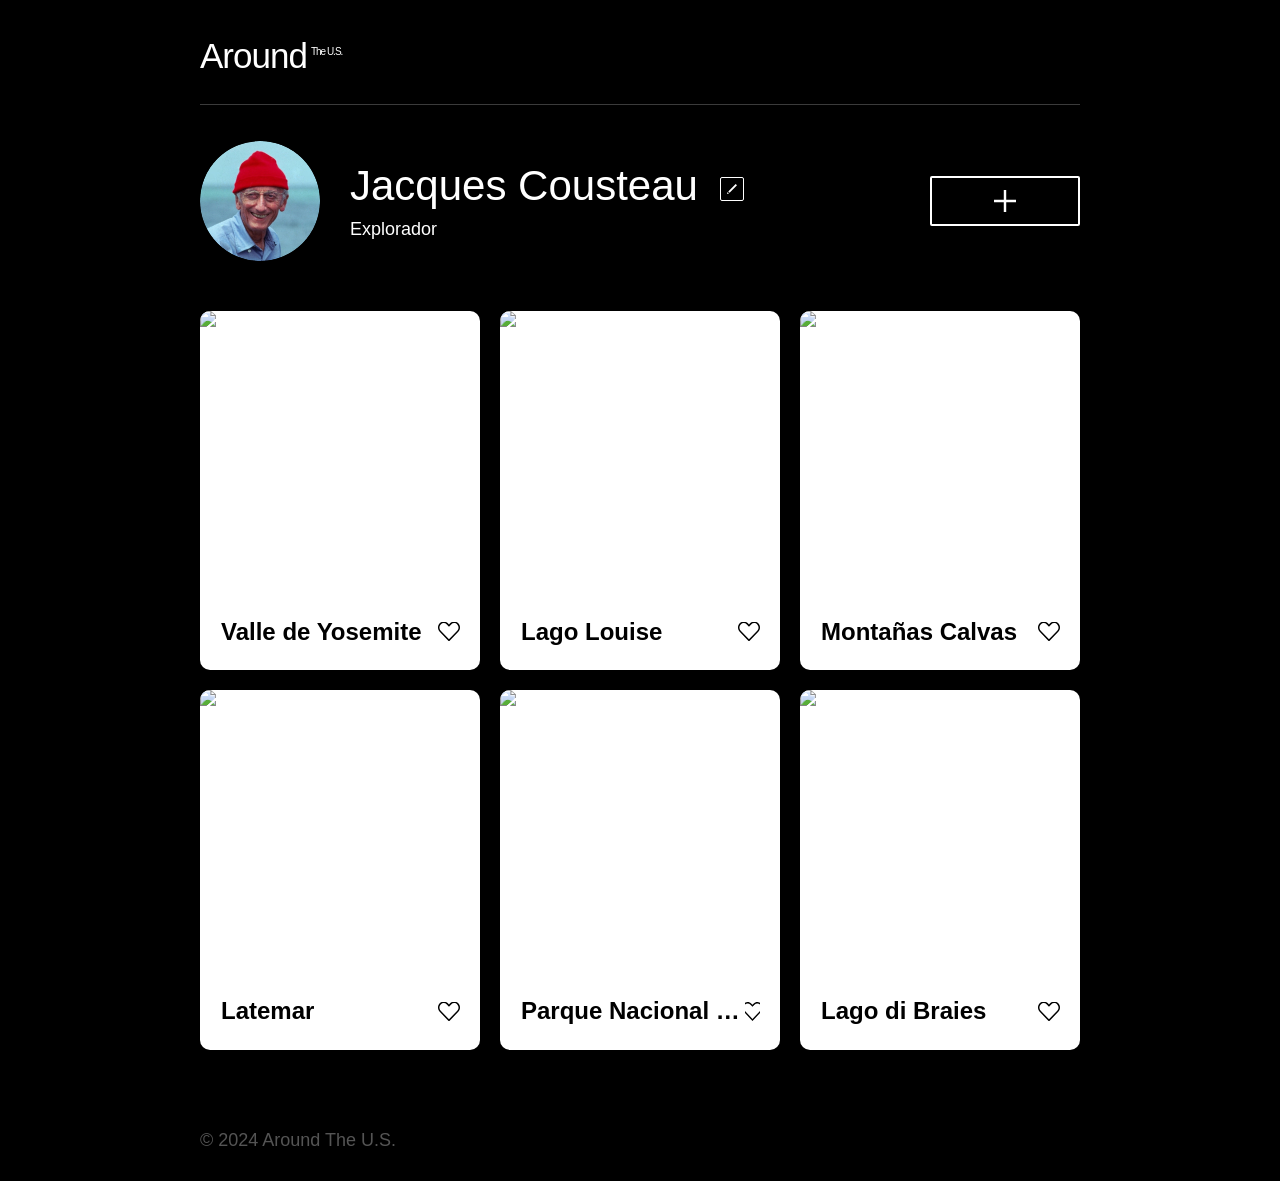
==== src/index.html @ f9095639 "Avance proyecto 11" ====
<!DOCTYPE html>
<html lang="es">
  <head>
    <meta charset="UTF-8" />
    <meta name="viewport" content="width=device-width, initial-scale=1.0" />
    <title>Alrededor de los EE.UU.</title>
    <link rel="stylesheet" href="page/index.css" />
    <link rel="stylesheet" href="./fonts/Inter.ttc" />
  </head>
  <body class="page">
    <!-- Header -->
    <header class="header">
      <h1 class="header__title">
        Around<span class="header__subtitle">The U.S.</span>
      </h1>
    </header>

    <!-- Profile -->
    <section class="profile">
      <img src="./images/Avatar.png" alt="Avatar" class="profile__avatar" />
      <div class="profile__info">
        <h1 class="profile__name">
          Jacques Cousteau
          <button
            class="profile__edit-button"
            type="button"
            aria-label="Editar perfil"
          ></button>
        </h1>
        <p class="profile__occupation">Explorador</p>
      </div>
      <button
        class="profile__add-button"
        type="button"
        aria-label="Agregar nuevo lugar"
        data-open="add-card"
      ></button>
    </section>

    <!-- Cards -->
    <section class="cards" aria-live="polite"></section>

    <!--Templates -->
    <template id="card-template">
      <article class="card">
        <img class="card__image" src="" alt="" />
        <button
          class="card__delete-button"
          type="button"
          aria-label="Eliminar tarjeta"
        ></button>
        <div class="card__caption">
          <h3 class="card__title block"></h3>
          <button
            class="card__like-button"
            type="button"
            aria-label="Marcar como favorito"
          ></button>
        </div>
      </article>
    </template>

    <!-- Popups -->

    <!-- Popup: Editar perfil -->
    <section class="popup popup_type_edit-profile" aria-hidden="true">
      <div class="popup__container">
        <button
          class="popup__close-button"
          type="button"
          aria-label="Cerrar"
          data-close
        ></button>
        <h3 class="popup__title">Editar perfil</h3>
        <form class="popup__form" name="edit-profile" novalidate>
          <input
            type="text"
            name="name"
            class="popup__input"
            placeholder="Nombre"
            required
            minlength="2"
            maxlength="40"
          />
          <span class="popup__error name-error"></span>

          <input
            type="text"
            name="about"
            class="popup__input"
            placeholder="Acerca de mí"
            required
            minlength="2"
            maxlength="200"
          />
          <span class="popup__error about-error"></span>

          <button class="popup__save-button" type="submit" disabled>
            Guardar
          </button>
        </form>
      </div>
    </section>

    <!-- Popup: Nuevo lugar -->
    <section class="popup popup_type_add-card" aria-hidden="true">
      <div class="popup__container">
        <button
          class="popup__close-button"
          type="button"
          aria-label="Cerrar"
          data-close
        ></button>
        <h3 class="popup__title">Nuevo lugar</h3>
        <form class="popup__form" name="add-card" novalidate>
          <input
            type="text"
            name="title"
            class="popup__input"
            placeholder="Título"
            required
            minlength="1"
            maxlength="30"
          />
          <span class="popup__error title-error"></span>

          <input
            type="url"
            name="link"
            class="popup__input"
            placeholder="Enlace a la imagen"
            required
          />
          <span class="popup__error link-error"></span>

          <button class="popup__save-button" type="submit" disabled>
            Crear
          </button>
        </form>
      </div>
    </section>

    <!-- Popup: Imagen ampliada -->
    <section class="popup popup_type_image" aria-hidden="true">
      <div class="popup__container popup__container_type_image">
        <button
          class="popup__close-button"
          type="button"
          aria-label="Cerrar"
          data-close
        ></button>
        <figure class="popup__figure">
          <img class="popup__image" src="" alt="" />
          <figcaption class="popup__caption"></figcaption>
        </figure>
      </div>
    </section>

    <!-- Footer -->
    <footer class="footer">
      <p class="footer__text">&copy; 2024 Around The U.S.</p>
    </footer>

    <!-- JS -->
    <script type="module" src="page/index.js"></script>
  </body>
</html>
---- src/page/index.css ----
@import url("../vendor/normalize.css");
@import url("../blocks/page.css");
@import url("../blocks/logo.css");
@import url("../blocks/profile.css");
@import url("../blocks/footer.css");
@import url("../blocks/cards.css");
@import url("../blocks/media.css");
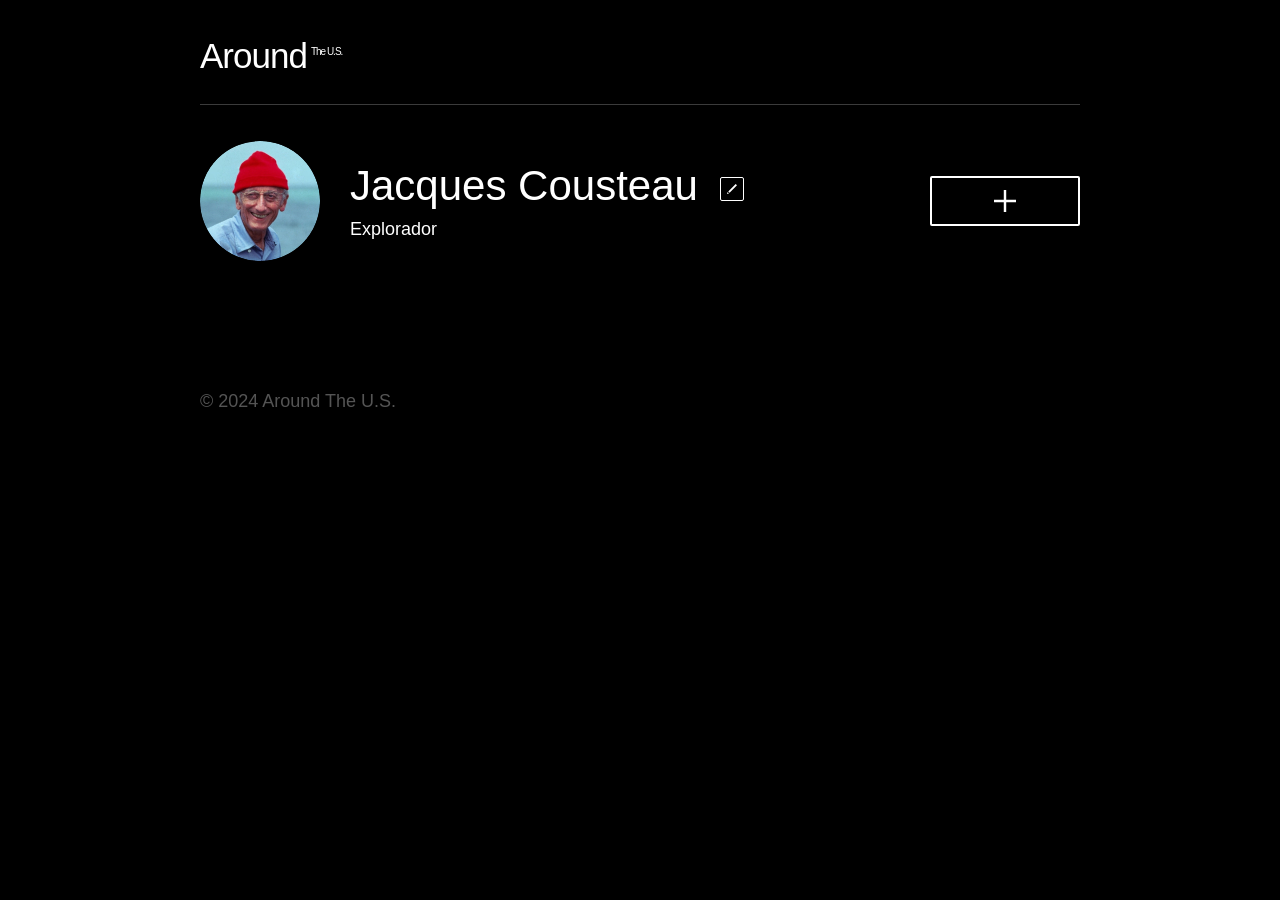
==== commit f70f6968: "Primer avance sprint 12" ====
--- a/src/index.html
+++ b/src/index.html
@@ -1,4 +1,4 @@
-<!DOCTYPE html>
+<!doctype html>
 <html lang="es">
   <head>
     <meta charset="UTF-8" />
@@ -17,7 +17,15 @@
 
     <!-- Profile -->
     <section class="profile">
-      <img src="./images/Avatar.png" alt="Avatar" class="profile__avatar" />
+      <div class="profile__avatar-container">
+        <img src="./images/Avatar.png" alt="Avatar" class="profile__avatar" />
+        <button
+          class="profile__avatar-edit-button"
+          type="button"
+          aria-label="Editar foto de perfil"
+        ></button>
+      </div>
+
       <div class="profile__info">
         <h1 class="profile__name">
           Jacques Cousteau
@@ -140,6 +148,50 @@
       </div>
     </section>
 
+    <!-- Popup: Actualizar foto de perfil -->
+    <section class="popup popup_type_edit-avatar" aria-hidden="true">
+      <div class="popup__container">
+        <button
+          class="popup__close-button"
+          type="button"
+          aria-label="Cerrar"
+          data-close
+        ></button>
+        <h3 class="popup__title">Cambiar foto de perfil</h3>
+        <form class="popup__form" name="edit-avatar" novalidate>
+          <input
+            type="url"
+            name="avatar"
+            class="popup__input"
+            placeholder="Enlace a la nueva foto"
+            required
+          />
+          <span class="popup__error avatar-error"></span>
+
+          <button class="popup__save-button" type="submit" disabled>
+            Guardar
+          </button>
+        </form>
+      </div>
+    </section>
+
+    <!-- Popup: Confirmar eliminación -->
+    <section class="popup popup_type_confirm-delete" aria-hidden="true">
+      <div class="popup__container">
+        <button
+          class="popup__close-button"
+          type="button"
+          aria-label="Cerrar"
+          data-close
+        ></button>
+        <h3 class="popup__title">¿Estás seguro/a?</h3>
+
+        <form class="popup__form" name="confirm-delete">
+          <button class="popup__save-button" type="submit">Sí</button>
+        </form>
+      </div>
+    </section>
+
     <!-- Popup: Imagen ampliada -->
     <section class="popup popup_type_image" aria-hidden="true">
       <div class="popup__container popup__container_type_image">
